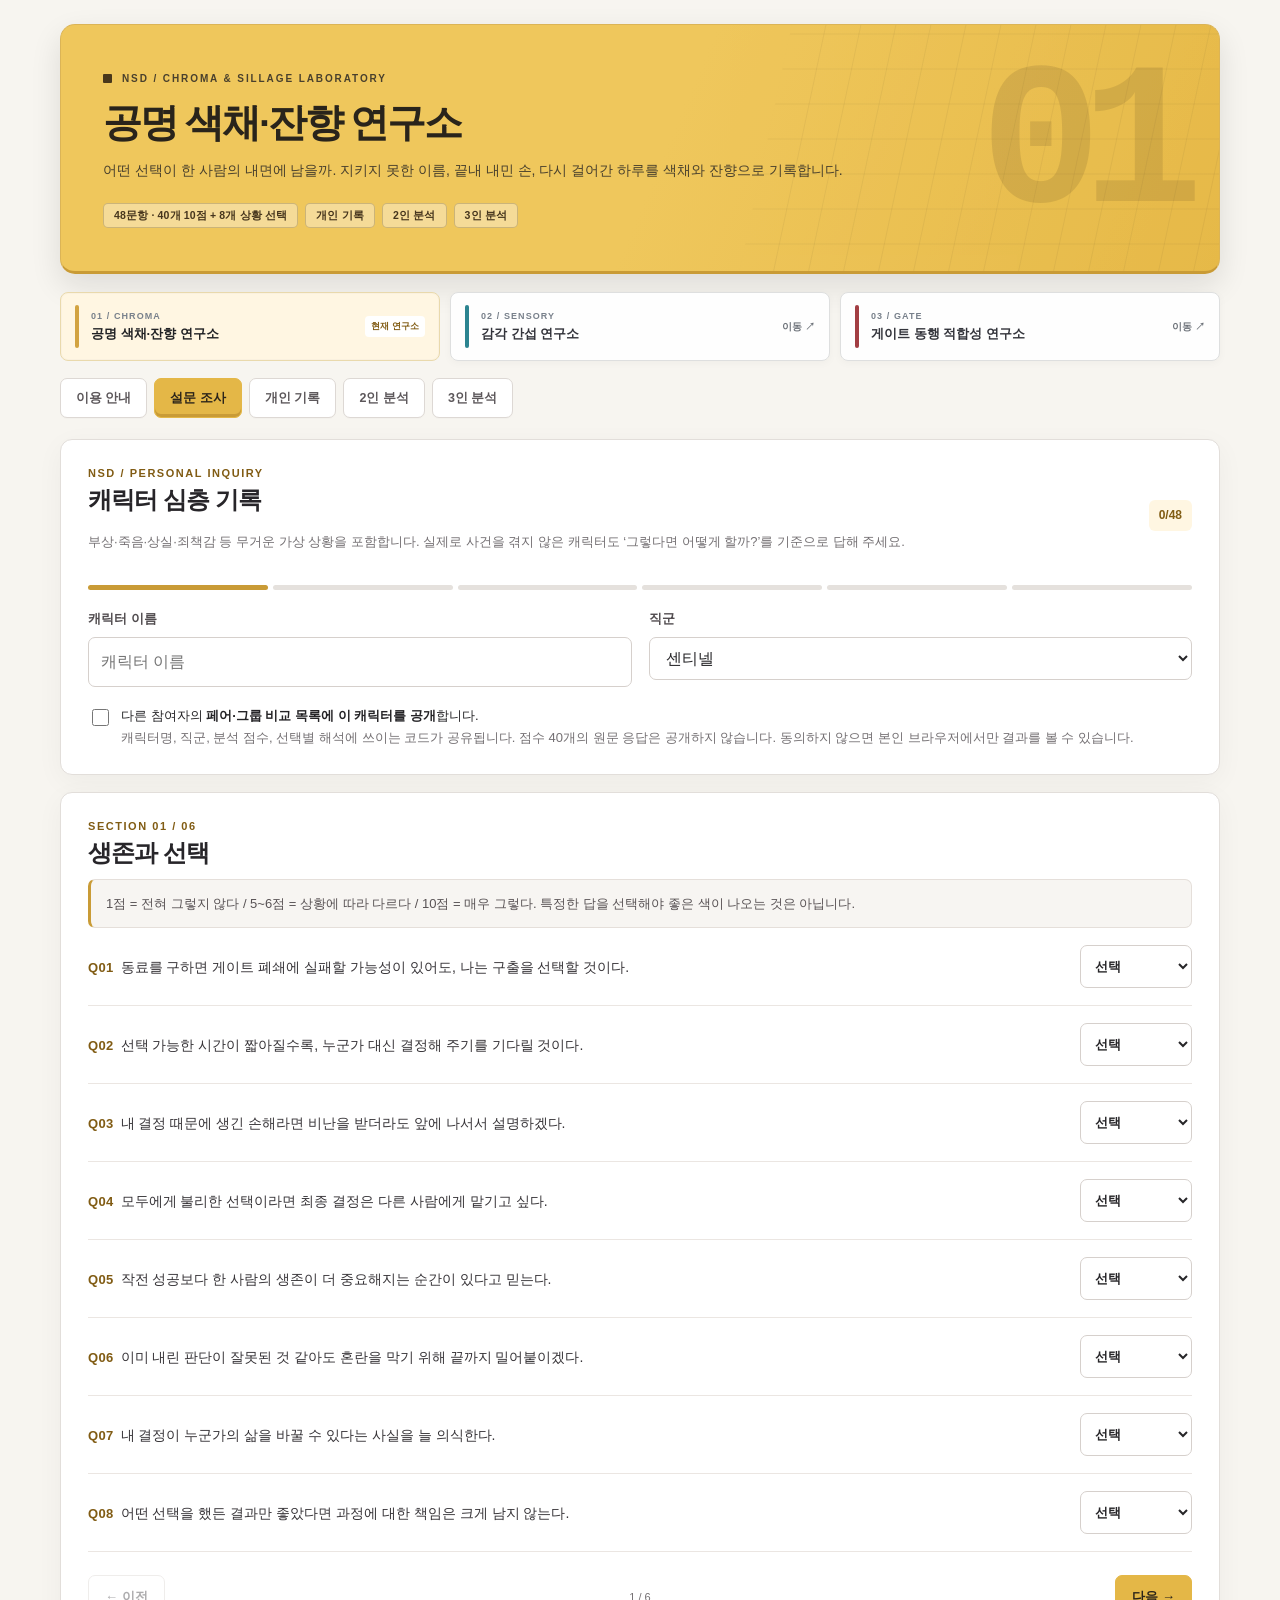
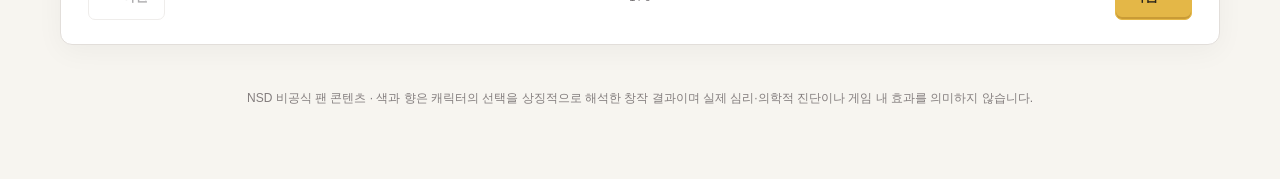
==== resonance/index.html @ b51bd586 "Final UI: load identical functional tab styling, refreshed nav labels and aligned Gate scene-card of" ====
<!doctype html>
<html lang="ko"><head><meta charset="utf-8"><meta name="viewport" content="width=device-width,initial-scale=1"><meta name="theme-color" content="#202124"><title>NSD | 공명 색채·잔향 연구소</title><link rel="stylesheet" href="style.css"><link rel="stylesheet" href="../lab-links.css?v=nsd-colorful-series-v3-20261108"><link rel="stylesheet" href="../series-theme.css?v=nsd-colorful-series-v3-20261108"><link rel="stylesheet" href="../report-layout.css?v=chroma-final-ui-layout-20261108"><link rel="stylesheet" href="../nav-unified.css?v=nsd-final-nav-card-align-20261108"></head>
<body><div class="shell"><header class="hero"><div class="overline">NSD / CHROMA &amp; SILLAGE LABORATORY</div><h1>공명 색채·잔향 연구소</h1><p>어떤 선택이 한 사람의 내면에 남을까. 지키지 못한 이름, 끝내 내민 손, 다시 걸어간 하루를 색채와 잔향으로 기록합니다.</p><div class="hero-tags"><span>48문항 · 40개 10점 + 8개 상황 선택</span><span>개인 기록</span><span>2인 분석</span><span>3인 분석</span></div></header><nav class="nsd-lab-switch" aria-label="NSD 연구소 간 이동"><span class="nsd-lab-banner nsd-lab-banner--chroma is-current" aria-current="page"><span class="nsd-lab-banner__body"><small class="nsd-lab-banner__meta">01 / CHROMA</small><strong class="nsd-lab-banner__name">공명 색채·잔향 연구소</strong></span><em class="nsd-lab-banner__action">현재 연구소</em></span><a class="nsd-lab-banner nsd-lab-banner--sensory" href="https://su9ar0319.github.io/nsd-sensory-lab/"><span class="nsd-lab-banner__body"><small class="nsd-lab-banner__meta">02 / SENSORY</small><strong class="nsd-lab-banner__name">감각 간섭 연구소</strong></span><em class="nsd-lab-banner__action">이동 ↗</em></a><a class="nsd-lab-banner nsd-lab-banner--gate" href="https://su9ar0319.github.io/nsd-sensory-lab/gate/"><span class="nsd-lab-banner__body"><small class="nsd-lab-banner__meta">03 / GATE</small><strong class="nsd-lab-banner__name">게이트 동행 적합성 연구소</strong></span><em class="nsd-lab-banner__action">이동 ↗</em></a></nav><nav class="nav" id="nav"></nav><main id="main"></main><footer class="foot">NSD 비공식 팬 콘텐츠 · 색과 향은 캐릭터의 선택을 상징적으로 해석한 창작 결과이며 실제 심리·의학적 진단이나 게임 내 효과를 의미하지 않습니다.</footer></div>
<script src="firebase-config.js"></script><script src="content.js"></script><script src="engine.js"></script><script src="app.js?v=nsd-final-nav-card-align-20261108"></script>
</body></html>
---- resonance/style.css ----
:root{--ink:#263948;--navy:#1d4055;--pale:#f7f7f3;--paper:#fffefa;--line:#dce5e4;--muted:#627783;--tint:#eaf1ec;--accent:#bc8a72;--gold:#ede0c8;--accent-blue:#517e97;--success:#34746f}
*{box-sizing:border-box}html{scroll-behavior:smooth}body{margin:0;background:var(--pale);color:var(--ink);font-family:'Pretendard','Apple SD Gothic Neo','Noto Sans KR','Malgun Gothic',sans-serif;line-height:1.65}button,input,select{font:inherit}button{cursor:pointer}button:disabled{opacity:.4;cursor:not-allowed}button:focus-visible,select:focus-visible,input:focus-visible{outline:3px solid #84b4c7;outline-offset:2px}a{color:#23627b}.shell{max-width:1140px;padding:0 22px 66px;margin:auto}.hero{margin:24px 0 14px;background:radial-gradient(circle at 89% 12%,#537e83,#264d5b 38%,#203d53 80%);color:#fff;border-radius:23px;padding:33px 42px;position:relative;overflow:hidden;box-shadow:0 14px 32px #1a32421a}.hero:before{content:"";position:absolute;right:-40px;top:-115px;width:365px;height:365px;border:1px solid #ffffff30;border-radius:50%;box-shadow:0 0 0 44px #ffffff09,0 0 0 103px #ffffff07}.overline{font-size:11px;font-weight:800;letter-spacing:.18em;text-transform:uppercase;opacity:.83}.hero h1{font-size:clamp(25px,3.4vw,38px);margin:10px 0 9px;letter-spacing:-.045em;position:relative}.hero p{margin:0;max-width:690px;color:#dfebed;font-size:14px;position:relative}.hero-tags{display:flex;flex-wrap:wrap;gap:8px;margin-top:23px;position:relative}.hero-tags span{border:1px solid #ffffff57;border-radius:100px;font-size:12px;padding:3px 11px}.nav{display:flex;flex-wrap:wrap;gap:8px;margin:18px 0 22px}.nav button{background:#fff;border:1px solid var(--line);color:#4b6676;font-weight:750;border-radius:100px;padding:9px 15px;font-size:13px}.nav button.active{background:var(--navy);border-color:var(--navy);color:#fff}.card{background:var(--paper);border:1px solid var(--line);border-radius:17px;margin-bottom:17px;padding:23px 26px;box-shadow:0 3px 15px #203e4207}.card h2{margin:0 0 8px;font-size:22px;letter-spacing:-.04em;line-height:1.4}.card h3{font-size:17px;margin:0 0 9px;letter-spacing:-.02em}.sub,.small{color:var(--muted);font-size:13px}.micro{font-size:11px;color:var(--muted)}.kicker{color:#5c8291;font-size:11px;font-weight:900;letter-spacing:.15em}.row{display:flex;gap:11px;align-items:center;flex-wrap:wrap}.row.between{justify-content:space-between}.columns{display:grid;grid-template-columns:1fr 1fr;gap:17px}.columns.three{grid-template-columns:repeat(3,1fr)}.field-label{font-size:13px;font-weight:800;color:#486475;display:block;margin-bottom:6px}.field{background:#fff;border:1px solid #cbdada;border-radius:10px;min-height:43px;padding:10px 12px;color:var(--ink);width:100%}.btn{display:inline-flex;align-items:center;justify-content:center;gap:7px;border-radius:10px;background:var(--navy);color:white;border:1px solid var(--navy);padding:10px 17px;font-weight:800;font-size:13px;white-space:nowrap}.btn.ghost{background:white;color:var(--navy)}.btn.soft{background:#e7f0ed;color:#2d5b60;border-color:#d0dfdb}.btn.warn{background:#fff;color:#9b5550;border-color:#dfc1bd}.btn.light{background:#f4f6f5;color:#45606e;border-color:#dce3e1}.pills{display:flex;flex-wrap:wrap;gap:7px}.pill{font-size:11px;color:#426877;background:#e9f1ef;border:1px solid #dbe8e2;padding:4px 10px;border-radius:100px;font-weight:800}.hint{background:#eaf2ee;padding:12px 15px;border:1px solid #d2e5da;color:#35544a;font-size:13px;border-radius:11px}.notice{background:#fff6e9;padding:12px 15px;border:1px solid #f2dfc1;color:#805b35;font-size:13px;border-radius:11px}.divider{height:1px;background:var(--line);margin:20px 0}.steps{display:grid;grid-template-columns:repeat(6,1fr);gap:5px;margin-top:18px}.step{background:#dfe8e6;height:6px;border-radius:10px}.step.active{background:#477b84}.q{padding:15px 0;border-bottom:1px solid #edf1ef;display:grid;grid-template-columns:1fr 112px;gap:12px;align-items:center}.q:last-child{border-bottom:0}.q strong{font-size:13px;color:#6f9ca8;margin-right:7px}.q span{font-size:14px}.rating{background:#fff6e8;border:1px solid #e7cc9f;border-radius:9px;padding:9px 10px;min-width:100px;font-size:13px;font-weight:800}.scenario{padding:16px 0;border-bottom:1px solid #e6edeb}.scenario:last-child{border:0}.scenario p{font-size:14px;margin:5px 0 12px}.opts{display:grid;gap:7px}.opt{display:flex;align-items:start;gap:10px;border:1px solid #dbe5e4;border-radius:10px;padding:10px 12px;font-size:13px;cursor:pointer;background:#fff}.opt:has(input:checked){background:#e8f1ed;border-color:#78a5a0;color:#1f4e4c}.opt input{margin-top:5px;accent-color:#3d7b79}.progress-number{background:#edf3f1;border-radius:99px;padding:5px 10px;font-size:12px;font-weight:800}.result{padding:31px}.report-eyebrow{letter-spacing:.18em;font-size:11px;font-weight:900;color:#62808e}.result h2{font-size:clamp(21px,3vw,30px);margin:5px 0 13px}.report-sub{font-size:13px;color:#71828a}.swatch{min-height:198px;border-radius:14px;padding:20px;display:flex;justify-content:space-between;flex-direction:column;overflow:hidden}.swatch h3{font-size:20px;margin:8px 0}.swatch small{font-size:11px;letter-spacing:.13em;font-weight:900}.swatch .hex{font-size:16px;font-weight:900;letter-spacing:.07em}.swatch.tiny{min-height:146px}.swatch.tiny h3{font-size:16px}.perfume{background:linear-gradient(137deg,#edf2ef,#f7f0e9);border-radius:14px;border:1px solid #e1e7e2;padding:19px}.perfume h3{font-size:21px;margin:5px 0 10px}.perfume p{font-size:13px;color:#4f6871}.note-line{display:grid;grid-template-columns:61px 1fr;gap:7px;padding:9px 0;border-bottom:1px solid #d9e3df;font-size:13px}.note-line:last-child{border:0}.note-line b{font-size:10px;color:#53737d;letter-spacing:.1em}.section{border-top:1px solid var(--line);padding:20px 0}.section h3{font-size:16px;color:#294f64;margin:0 0 8px}.section p{font-size:14px;margin:0 0 10px;line-height:1.95}.section p:last-child{margin:0}.metrics{display:grid;grid-template-columns:1fr 1fr;gap:8px 16px}.metric{display:grid;grid-template-columns:101px 1fr 33px;gap:9px;align-items:center;font-size:12px}.track{background:#e6eeee;height:8px;border-radius:90px;overflow:hidden}.track i{display:block;background:#648a9d;height:100%;border-radius:90px}.memory-card{background:#f5f7f5;border:1px solid #e4eae7;padding:15px;border-radius:11px;margin-top:9px}.memory-card b{display:block;font-size:13px;margin-bottom:7px;color:#345966}.memory-card p{font-size:13px;margin:0}.mini-palette{display:flex;gap:8px;flex-wrap:wrap}.palette-chip{display:flex;gap:8px;align-items:center;background:#f2f5f3;border:1px solid #e1e9e5;border-radius:9px;padding:7px 10px;font-size:11px}.palette-chip i{width:22px;height:22px;border-radius:5px;display:block}.personal-list{max-height:240px;overflow:auto;margin:12px 0}.person{display:flex;justify-content:space-between;gap:12px;align-items:center;background:#fff;border:1px solid var(--line);border-radius:10px;padding:10px 13px;margin-bottom:8px}.person strong{font-size:14px}.person .row{gap:5px}.empty{padding:30px;border:1px dashed #bdcccc;border-radius:13px;color:#748891;text-align:center}.comparison-swatches{display:grid;grid-template-columns:1fr 1fr;gap:12px}.comparison-swatches.three{grid-template-columns:repeat(3,1fr)}.blend{min-height:135px;border-radius:13px;margin-top:12px;padding:20px;display:flex;justify-content:space-between;flex-direction:column}.foot{text-align:center;color:#86949b;font-size:12px;margin-top:38px}.meta-line{margin:11px 0;color:#677b86;font-size:12px}.toast{position:fixed;bottom:24px;left:50%;transform:translateX(-50%);border-radius:12px;background:#edf4ed;color:#2b4b4b;padding:11px 17px;box-shadow:0 9px 28px #20383d3d;z-index:50;font-size:13px;max-width:90vw}.analysis-label{font-size:10px;font-weight:900;letter-spacing:.15em;color:#638592}.hero-layout{display:grid;grid-template-columns:1.1fr .9fr;gap:18px}.accent-rule{height:4px;width:70px;background:#b79a76;border-radius:10px;margin:13px 0}hr{border:0;border-top:1px solid var(--line);margin:20px 0}
@media(max-width:800px){.hero-layout,.columns.three,.metrics{grid-template-columns:1fr}.shell{padding:0 13px 50px}.hero{padding:25px 22px;margin-top:12px}.card{padding:19px}.result{padding:20px}.nav{gap:6px}.nav button{padding:8px 11px;font-size:12px}.q{grid-template-columns:1fr 82px;gap:8px}.rating{min-width:76px;padding:8px 5px}.comparison-swatches.three .swatch{min-height:105px;padding:10px}.comparison-swatches.three .swatch h3{font-size:13px}.columns{gap:10px}}
@media(max-width:480px){.columns{grid-template-columns:1fr}.comparison-swatches{grid-template-columns:repeat(2,1fr)}.comparison-swatches.three{grid-template-columns:repeat(3,1fr)}.comparison-swatches.three .hex{font-size:11px}.comparison-swatches.three .swatch small{font-size:9px}.comparison-swatches.three .swatch h3{font-size:12px}.comparison-swatches.three .swatch{min-height:112px;padding:9px}.person{align-items:start;flex-direction:column}}
@media print{body{background:#fff}.hero,.nav,.form-actions,.foot,.btn,.actions,.no-print,.card.survey{display:none!important}.shell{max-width:none;margin:0;padding:0}.card.result{border:none;box-shadow:none;padding:0;margin:0}.section{break-inside:avoid}.swatch,.blend{-webkit-print-color-adjust:exact;print-color-adjust:exact}.section p{font-size:12px}}
---- lab-links.css ----
/* NSD shared laboratory navigation — links only, no profile/data integration. */
.nsd-lab-switch{
  margin:0 0 12px;
  display:grid;
  grid-template-columns:repeat(3,minmax(0,1fr));
  gap:9px;
  font-family:inherit;
}
.nsd-lab-banner{
  --lab-color:#456b74;
  position:relative;
  display:flex;
  min-width:0;
  min-height:74px;
  align-items:center;
  gap:12px;
  padding:12px 14px;
  border:1px solid #dedfdf;
  border-radius:12px;
  background:rgba(255,255,255,.94);
  color:#28303a;
  text-decoration:none;
  box-shadow:0 2px 11px rgba(15,21,29,.035);
  transition:transform .15s ease,border-color .15s ease,box-shadow .15s ease;
}
.nsd-lab-banner::before{
  content:"";
  flex:0 0 4px;
  align-self:stretch;
  min-height:37px;
  border-radius:4px;
  background:var(--lab-color);
}
.nsd-lab-banner--chroma{--lab-color:#D2A341}
.nsd-lab-banner--sensory{--lab-color:#2C8490}
.nsd-lab-banner--gate{--lab-color:#a23e43}
.nsd-lab-banner__body{
  display:flex;
  min-width:0;
  flex:1;
  flex-direction:column;
  justify-content:center;
  gap:3px;
}
.nsd-lab-banner__meta{
  font-size:9px;
  letter-spacing:.12em;
  line-height:1.35;
  color:#78808b;
  font-weight:800;
}
.nsd-lab-banner__name{
  display:block;
  font-size:13px;
  line-height:1.45;
  color:#33343b;
  font-weight:850;
  white-space:normal;
  word-break:keep-all;
}
.nsd-lab-banner__action{
  flex:0 0 auto;
  align-self:center;
  font-size:10px;
  font-style:normal;
  font-weight:750;
  color:#6e737a;
  white-space:nowrap;
}
a.nsd-lab-banner:hover{
  border-color:var(--lab-color);
  box-shadow:0 5px 17px rgba(15,21,29,.09);
  transform:translateY(-2px);
  color:#28303a;
  text-decoration:none;
}
a.nsd-lab-banner:focus-visible{
  outline:3px solid var(--lab-color);
  outline-offset:3px;
}
.nsd-lab-banner.is-current{
  border-color:#bfc5c9;
  background:#f0f1f1;
  box-shadow:inset 0 0 0 1px rgba(35,40,45,.02);
  cursor:default;
}
.nsd-lab-banner.is-current .nsd-lab-banner__name{color:#202124}
.nsd-lab-banner.is-current .nsd-lab-banner__action{
  border-radius:4px;
  padding:3px 6px;
  font-size:9px;
  background:#e4e6e7;
  color:#5a6064;
}
@media(max-width:740px){
  .nsd-lab-switch{
    display:flex;
    gap:8px;
    overflow-x:auto;
    padding:0 1px 9px;
    scroll-snap-type:x proximity;
    -webkit-overflow-scrolling:touch;
  }
  .nsd-lab-banner{
    flex:0 0 min(78vw,270px);
    scroll-snap-align:start;
    min-height:69px;
  }
}
@media(prefers-reduced-motion:reduce){
  .nsd-lab-banner{transition:none}
}
@media print{
  .nsd-lab-switch{display:none!important}
}


/* The laboratory switch has fixed, shared geometry across all three sites. */
.nsd-lab-switch{width:100%;grid-template-columns:repeat(3,minmax(0,1fr));gap:10px;margin-bottom:12px}
.nsd-lab-banner{min-height:72px;box-sizing:border-box}
.nsd-lab-banner--chroma{--lab-color:#D2A341}
.nsd-lab-banner--sensory{--lab-color:#2C8490}
.nsd-lab-banner--gate{--lab-color:#A23E43}
.nsd-lab-banner.is-current{background:color-mix(in srgb,var(--lab-color) 7%,#fff);border-color:color-mix(in srgb,var(--lab-color) 45%,#DDD)}
@supports not (background:color-mix(in srgb,red 10%,white)){.nsd-lab-banner.is-current{background:#F4F3F0}}
@media(max-width:740px){.nsd-lab-switch{display:flex;gap:8px}.nsd-lab-banner{min-height:70px}}
---- series-theme.css ----
/* NSD RESEARCH SERIES / MID-UNIFIED DESIGN V1
 * Shared direction: charcoal & warm-white structural design from Gate Lab.
 * Preserved: questionnaire behavior, roleplay data, dynamic result swatches.
 */
:root{
 --ink:#242326;
 --navy:#202124;
 --pale:#F5F3F0;
 --paper:#FFFFFF;
 --line:#E2DEDA;
 --muted:#6D696C;
 --tint:#F7F6F4;
 --accent:#4E6A86;
 --accent-blue:#4E6A86;
 --success:#447E6B;
 --lab-accent:#4E6A86;
 --lab-dark:#405A74;
 --lab-wash:#EDF1F5;
 --lab-softline:#D5E0E9;
 --lab-shadow:0 7px 28px rgba(24,24,26,.045);
}
html{color-scheme:light}
body{background:#F5F3F0;color:#242326;line-height:1.75}
a{color:var(--lab-dark);text-underline-offset:3px}
a:hover{text-decoration-color:var(--lab-accent)}
button:focus-visible,select:focus-visible,input:focus-visible,textarea:focus-visible,a:focus-visible,[tabindex]:focus-visible{outline:3px solid var(--lab-accent);outline-offset:3px}
::selection{background:var(--lab-wash);color:#252427}
.shell{max-width:1160px}
.hero{
 background:linear-gradient(116deg,#19191B 0%,#242427 63%,#303136 100%);
 border:1px solid #3D3B3D;border-bottom:3px solid var(--lab-accent);
 border-radius:15px;padding:42px 44px 38px;
 margin-top:24px;margin-bottom:18px;
 box-shadow:0 14px 38px rgba(24,22,26,.13);
 isolation:isolate;
}
.hero::before{
 content:"";position:absolute;z-index:0;
 width:510px;height:360px;right:-36px;top:-62px;
 border:0;border-radius:0;box-shadow:none;
 background:repeating-linear-gradient(0deg,transparent 0 31px,rgba(255,255,255,.048) 32px,transparent 33px),repeating-linear-gradient(90deg,transparent 0 31px,rgba(255,255,255,.048) 32px,transparent 33px);
 transform:skewX(-11deg);pointer-events:none;
}
.hero::after{
 content:"01";position:absolute;z-index:0;pointer-events:none;
 right:38px;top:10px;font-size:clamp(106px,17vw,212px);line-height:1;
 font-family:ui-monospace,SFMono-Regular,Consolas,monospace;
 font-weight:900;letter-spacing:-.10em;color:rgba(255,255,255,.09);
}
.hero > .overline,.hero > h1,.hero > p,.hero > .hero-tags{position:relative;z-index:1}
.overline{display:inline-flex;align-items:center;gap:10px;font-size:10px;font-weight:850;letter-spacing:.20em;color:#DAD7D6;opacity:1}
.overline::before{content:"";height:9px;width:9px;border-radius:1px;background:var(--lab-accent);flex:0 0 9px}
.hero h1{font-size:clamp(25px,3.4vw,39px);color:#FFFCFA;font-weight:850;letter-spacing:-.055em;line-height:1.29;margin:12px 0 11px;max-width:760px}
.hero p{max-width:675px;color:#D6D0CD;font-size:14px;line-height:1.9}
.hero-tags{gap:7px;margin-top:22px;max-width:850px}
.hero-tags span{
 background:rgba(255,255,255,.046);color:#DFDCDA;
 border:1px solid rgba(255,255,255,.19);
 padding:5px 10px;border-radius:5px;
 font-size:10.5px;font-weight:700;letter-spacing:.015em
}
.hero-tags span:first-child{border-color:rgba(141,174,210,.49);color:#D6E5F4;background:rgba(78,106,134,.22)}
/* The 3 compact lab-link cards live directly below the hero. */
.nsd-lab-switch{margin:0 0 11px}
.nsd-lab-banner{border-radius:8px;min-height:69px;box-shadow:0 2px 8px rgba(25,25,25,.035)}
.nsd-lab-banner.is-current{border-color:var(--lab-softline);background:var(--lab-wash)}
.nsd-lab-banner.is-current .nsd-lab-banner__action{background:#FFFFFF;color:var(--lab-dark)}
/* Section navigation matches Gate Lab's squared-off tabs. */
.nav{gap:7px;margin:17px 0 21px}
.nav button{
 background:#FFFFFF;border:1px solid #DDD8D4;
 border-radius:7px;color:#5C575A;
 padding:10px 15px;font-size:12.5px;
 font-weight:760;box-shadow:0 1px 1px rgba(0,0,0,.02);
 transition:background .14s,border-color .14s,color .14s;
}
.nav button:hover{border-color:#B5AEAA;background:#FAF8F7;color:#2F2D30}
.nav button.active{
 background:#202124;border-color:#202124;color:#FFF;
 box-shadow:inset 0 -3px 0 var(--lab-accent)
}
/* White documents with clear separators, less gradient/card noise. */
.card{background:#FFFFFF;border:1px solid #E2DEDA;border-radius:12px;margin-bottom:17px;padding:24px 27px;box-shadow:var(--lab-shadow)}
.card h2{color:#272529;font-size:clamp(19px,2.5vw,24px);line-height:1.45;letter-spacing:-.04em}
.card h3{color:#343135;line-height:1.5}
.sub,.small,.micro{color:#747073}
.kicker,.report-eyebrow,.analysis-label{color:var(--lab-dark);font-weight:900;letter-spacing:.14em}
.field-label{color:#524D50}
.field,.rating{
 background:#FFFFFF;color:#272629;border:1px solid #D6D0CC;
 border-radius:7px;min-height:43px;
}
.field:hover,.rating:hover{border-color:#ADA5A0}
.btn{
 background:#202124;color:#FFF;border:1px solid #202124;border-radius:7px;
 box-shadow:inset 0 -2px 0 var(--lab-accent);
 padding:10px 16px;font-weight:800;
 transition:background .14s,border-color .14s,transform .14s;
}
.btn:hover:not(:disabled){background:#333337;border-color:#333337}
.btn:active:not(:disabled){transform:translateY(1px)}
.btn.ghost{
 background:#FFF;color:#343236;border-color:#D9D3CF;
 box-shadow:none
}
.btn.ghost:hover:not(:disabled){background:#F8F6F4}
.btn.soft,.btn.light{
 background:#F6F4F1;color:#444044;border-color:#DEDAD6;
 box-shadow:none
}
.btn.soft:hover:not(:disabled),.btn.light:hover:not(:disabled){background:#EDEAE7}
.btn.warn{background:#FFF9F8;color:#8C3F44;border-color:#E5CECA;box-shadow:none}
.btn.warn:hover:not(:disabled){background:#FAEEEE}
.pill{border-radius:6px;background:var(--lab-wash);border:1px solid var(--lab-softline);color:var(--lab-dark);padding:4px 9px}
.hint{
 background:#F7F5F2;color:#585254;border:1px solid #E5DFDA;
 border-left:3px solid var(--lab-accent);
 border-radius:7px;line-height:1.8
}
.notice{background:#FBF5EB;color:#70583E;border-color:#E8DAC3;border-radius:7px}
.progress-number{border-radius:6px;background:var(--lab-wash);color:var(--lab-dark)}
.step{background:#E5E1DD;height:5px}
.step.active{background:var(--lab-accent)}
/* Questionnaire */
.q{padding:17px 0;border-bottom:1px solid #EBE6E2;gap:16px}
.q strong{color:var(--lab-dark);font-weight:900;letter-spacing:.025em}
.q span{color:#373438;line-height:1.85}
.rating{padding:10px 10px;min-width:100px;font-weight:800}
.scenario{border-color:#E8E3DF;padding:20px 0}
.scenario p{color:#524E50;line-height:1.85}
.opts{gap:8px}
.opt{
 background:#FFFEFD;border:1px solid #DED8D4;
 border-radius:8px;padding:13px 15px;color:#464246;
 line-height:1.75;transition:background .14s,border-color .14s;
}
.opt:hover{background:#FAF7F5}
.opt:has(input:checked){
 background:var(--lab-wash);border-color:var(--lab-accent);
 box-shadow:inset 3px 0 0 var(--lab-accent);color:#302C30
}
.opt input{accent-color:var(--lab-accent);width:15px;height:15px;margin-top:5px}
/* Records & report readability */
.result{padding:30px}
.result h2{color:#29272A;letter-spacing:-.045em}
.report-sub,.meta-line{color:#777173}
.section{border-color:#E6E1DD;padding:23px 0}
.section h3{font-size:18px;color:#302D30;letter-spacing:-.025em}
.section p{color:#474145;font-size:14px;line-height:2.03}
.memory-card,.person,.perfume,.palette-chip{
 background:#FAF9F7;border:1px solid #E5E0DC;border-radius:8px
}
.memory-card{padding:17px 19px}
.memory-card b,.note-line b{color:var(--lab-dark)}
.memory-card p{line-height:1.9;color:#514C50}
.perfume{padding:21px 22px}
.perfume h3{color:#363235}
.perfume p{color:#625D60;line-height:1.95}
.note-line{border-color:#E7E2DE}
.person{padding:12px 14px}
.person:hover{border-color:#C5BCB6}
.empty{background:#FBFAF9;border-color:#CAC4C0;color:#777173;border-radius:8px}
.track{height:6px;background:#E7E2DF}
.track i{background:var(--lab-accent)}
.metric{color:#4B4549}
.foot{color:#837D7D;margin-top:43px}
.toast{background:#202124;color:#FFF;border:1px solid #494344;border-radius:8px;box-shadow:0 8px 25px rgba(0,0,0,.17)}
.accent-rule{background:var(--lab-accent)}
/* Color swatch values / user output must remain untouched. */
.swatch,.swatch.tiny,.blend{border-radius:9px}
/* Section stacking and responsive states */
@media(max-width:800px){
 .hero{padding:30px 23px 27px;margin-top:12px;border-radius:11px}
 .hero::after{font-size:125px;right:20px;top:40px}
 .hero::before{right:-205px;opacity:.55}
 .card{padding:20px}
 .result{padding:21px}
 .nav{gap:6px}
 .nav button{padding:9px 12px;font-size:12px}
}
@media(max-width:530px){
 .hero h1{font-size:27px}
 .hero p{font-size:13px}
 .hero-tags span{font-size:10px}
 .q{grid-template-columns:minmax(0,1fr) 88px;gap:9px}
 .rating{min-width:82px;padding:9px 6px}
 .opt{padding:11px 12px}
 .card{padding:18px 17px}
 .result{padding:19px 16px}
 .section p{line-height:1.95}
}
@media(prefers-reduced-motion:reduce){
 .nav button,.btn,.opt{transition:none}
}
@media print{
 body{background:white}
 .hero,.nav,.nsd-lab-switch,.foot{display:none!important}
 .card.result{border:0;box-shadow:none;padding:0}
 .swatch,.blend{-webkit-print-color-adjust:exact;print-color-adjust:exact}
}


/* CHROMA LAB: dynamic swatch color is the interpretation; do not recolor it. */
.swatch,.blend{
 box-shadow:inset 0 0 0 1px rgba(20,18,21,.06);
 border-radius:9px
}
.swatch h3{letter-spacing:-.035em}
.palette-chip{background:#FAF9F7;border-radius:7px}
.palette-chip i{border-radius:3px}
.perfume{
 background:#F8F7F5;
 border:1px solid #E4DFDB;
 border-left:3px solid var(--lab-accent)
}
.perfume h3{color:#302F33}
.perfume p{color:#625D60}
.note-line b{color:var(--lab-dark)}
.solo-chapter{border-color:var(--lab-softline)}
/* Keep multi-card palette comparisons close to the original but less rounded. */
.comparison-swatches{gap:11px}


/* NSD RESEARCH SERIES V2 — color-coded, dimension-locked sibling laboratories.
 * Gate remains charcoal/red; Chroma is yellow, Sensory is teal-blue.
 * All three use an equal 1210px shell and 250px desktop hero minimum.
 */
:root{
 --lab-accent:#C99B36;
 --lab-dark:#815C14;
 --lab-wash:#FFF6E2;
 --lab-softline:#E9D9AC;
 --accent:#C99B36;
 --accent-blue:#C99B36;
 --pale:#F7F5F0;
}
body{background:#F7F5F0}
.shell{width:100%;max-width:1210px;padding:24px 25px 70px;margin:0 auto}
.hero{
 min-height:250px;
 margin:0 0 18px;
 padding:35px 42px 32px;
 display:flex;
 flex-direction:column;
 align-items:flex-start;
 justify-content:center;
 width:100%;
 border-radius:15px;
 border:1px solid #DBB456;
 border-bottom:3px solid #C99B36;
 background:linear-gradient(113deg,#EFC75C 0%,#EFC75C 52%,#E6B948 100%);
 box-shadow:0 12px 31px rgba(16,18,20,.11);
 position:relative;
 isolation:isolate;
 overflow:hidden;
 color:#29241B;
}
.hero::before{
 content:"";position:absolute;z-index:0;pointer-events:none;
 top:-82px;right:-36px;width:485px;height:370px;
 background:repeating-linear-gradient(0deg,transparent 0 33px,rgba(43,36,26,.08) 34px,transparent 35px),repeating-linear-gradient(90deg,transparent 0 33px,rgba(43,36,26,.08) 34px,transparent 35px);
 border:0;border-radius:0;box-shadow:none;transform:skewX(-12deg);opacity:.74;
}
.hero::after{
 color:rgba(54,42,21,.12);top:21px;right:36px;
 font-size:clamp(105px,16.5vw,203px);line-height:1;
}
.hero > .overline,.hero > h1,.hero > p,.hero > .hero-tags{position:relative;z-index:1}
.hero .overline{
 color:#49402D;font-size:10px;font-weight:900;letter-spacing:.19em;
 line-height:1.5;opacity:1
}
.hero .overline::before{background:#49381B}
.hero h1{
 color:#29241B;font-size:clamp(27px,3.4vw,39px);
 line-height:1.3;letter-spacing:-.055em;
 margin:12px 0 10px;max-width:850px;
}
.hero p{
 color:#49402D;font-size:14px;line-height:1.75;
 margin:0;max-width:760px;
}
.hero-tags{
 display:flex;flex-wrap:wrap;gap:7px;
 margin-top:20px;max-width:960px;width:auto;
}
.hero-tags span{
 border-radius:5px;padding:4px 10px;
 font-size:10.5px;line-height:1.5;
 background:rgba(255,255,255,.37);border:1px solid rgba(64,47,22,.23);color:#46351D;
}
.hero-tags span:first-child{
 background:rgba(255,255,255,.37);border-color:rgba(64,47,22,.23);color:#46351D;
}
/* Consistent cross-lab tabs. The active operation retains the lab's accent. */
.nav button.active{
 background:#E4B747;border-color:#E4B747;
 color:#2B241A;box-shadow:inset 0 -3px 0 #C99B36
}
.btn:not(.ghost):not(.soft):not(.light):not(.warn){
 background:#E4B747;border-color:#E4B747;color:#2B241A;
 box-shadow:inset 0 -2px 0 #C99B36
}
.btn:not(.ghost):not(.soft):not(.light):not(.warn):hover:not(:disabled){
 background:#ECCA73;border-color:#ECCA73
}
.nsd-lab-banner.is-current{
 background:#FFF6E2;border-color:#E9D9AC
}
.nsd-lab-banner.is-current .nsd-lab-banner__action{color:#815C14}
/* Align width/height across Chroma, Sensory and Gate, while not truncating on mobile. */
@media(max-width:800px){
 .shell{max-width:1210px;padding:14px 14px 60px}
 .hero{min-height:248px;padding:30px 23px 27px;border-radius:12px;margin:0 0 15px}
 .hero h1{font-size:clamp(26px,5.3vw,36px)}
 .hero p{font-size:13px}
 .hero::after{right:17px;top:42px;font-size:115px}
}
@media(max-width:490px){
 .hero{min-height:258px;padding:27px 20px 24px}
 .hero .overline{font-size:9px;letter-spacing:.11em}
 .hero h1{font-size:27px}
 .hero-tags{margin-top:17px;gap:5px}
 .hero-tags span{font-size:9.5px;padding:3px 8px}
}
@media print{.hero{display:none!important}}
---- report-layout.css ----
/* NSD Chroma / final report-only card balance. No color/score logic changes. */
.card.result .chroma-choice-grid{
 display:grid;
 grid-template-columns:repeat(3,minmax(0,1fr));
 gap:12px;
 align-items:stretch;
 margin-top:13px;
}
.card.result .chroma-choice-grid > .memory-card{
 margin:0;
 min-width:0;
 height:100%;
 overflow-wrap:anywhere;
 word-break:keep-all;
}
.card.result .chroma-choice-grid > .memory-card p{
 line-height:1.92;
}
@media(max-width:940px){
 .card.result .chroma-choice-grid{
  grid-template-columns:repeat(2,minmax(0,1fr));
 }
}
@media(max-width:620px){
 .card.result .chroma-choice-grid{
  grid-template-columns:minmax(0,1fr);
 }
}
@media print{
 .card.result .chroma-choice-grid > .memory-card{
  break-inside:avoid;
  page-break-inside:avoid;
 }
}
---- nav-unified.css ----
/* NSD unified functional navigation / release polish.
   Identical sizing for Chroma, Sensory and Gate; each lab retains
   its own active colors, typography hierarchy, and report styling. */
.nav,.site-nav{
 display:flex;
 align-items:stretch;
 flex-wrap:wrap;
 gap:7px;
 margin:17px 0 21px;
}
.nav button,.site-nav button{
 display:inline-flex;
 align-items:center;
 justify-content:center;
 box-sizing:border-box;
 min-height:40px;
 padding:9px 15px;
 border-radius:7px;
 font-size:12.5px;
 font-weight:760;
 line-height:1.35;
 text-align:center;
 white-space:nowrap;
}
@media(max-width:660px){
 .nav,.site-nav{gap:6px}
 .nav button,.site-nav button{
  min-height:38px;
  padding:8px 12px;
  font-size:12px;
 }
}
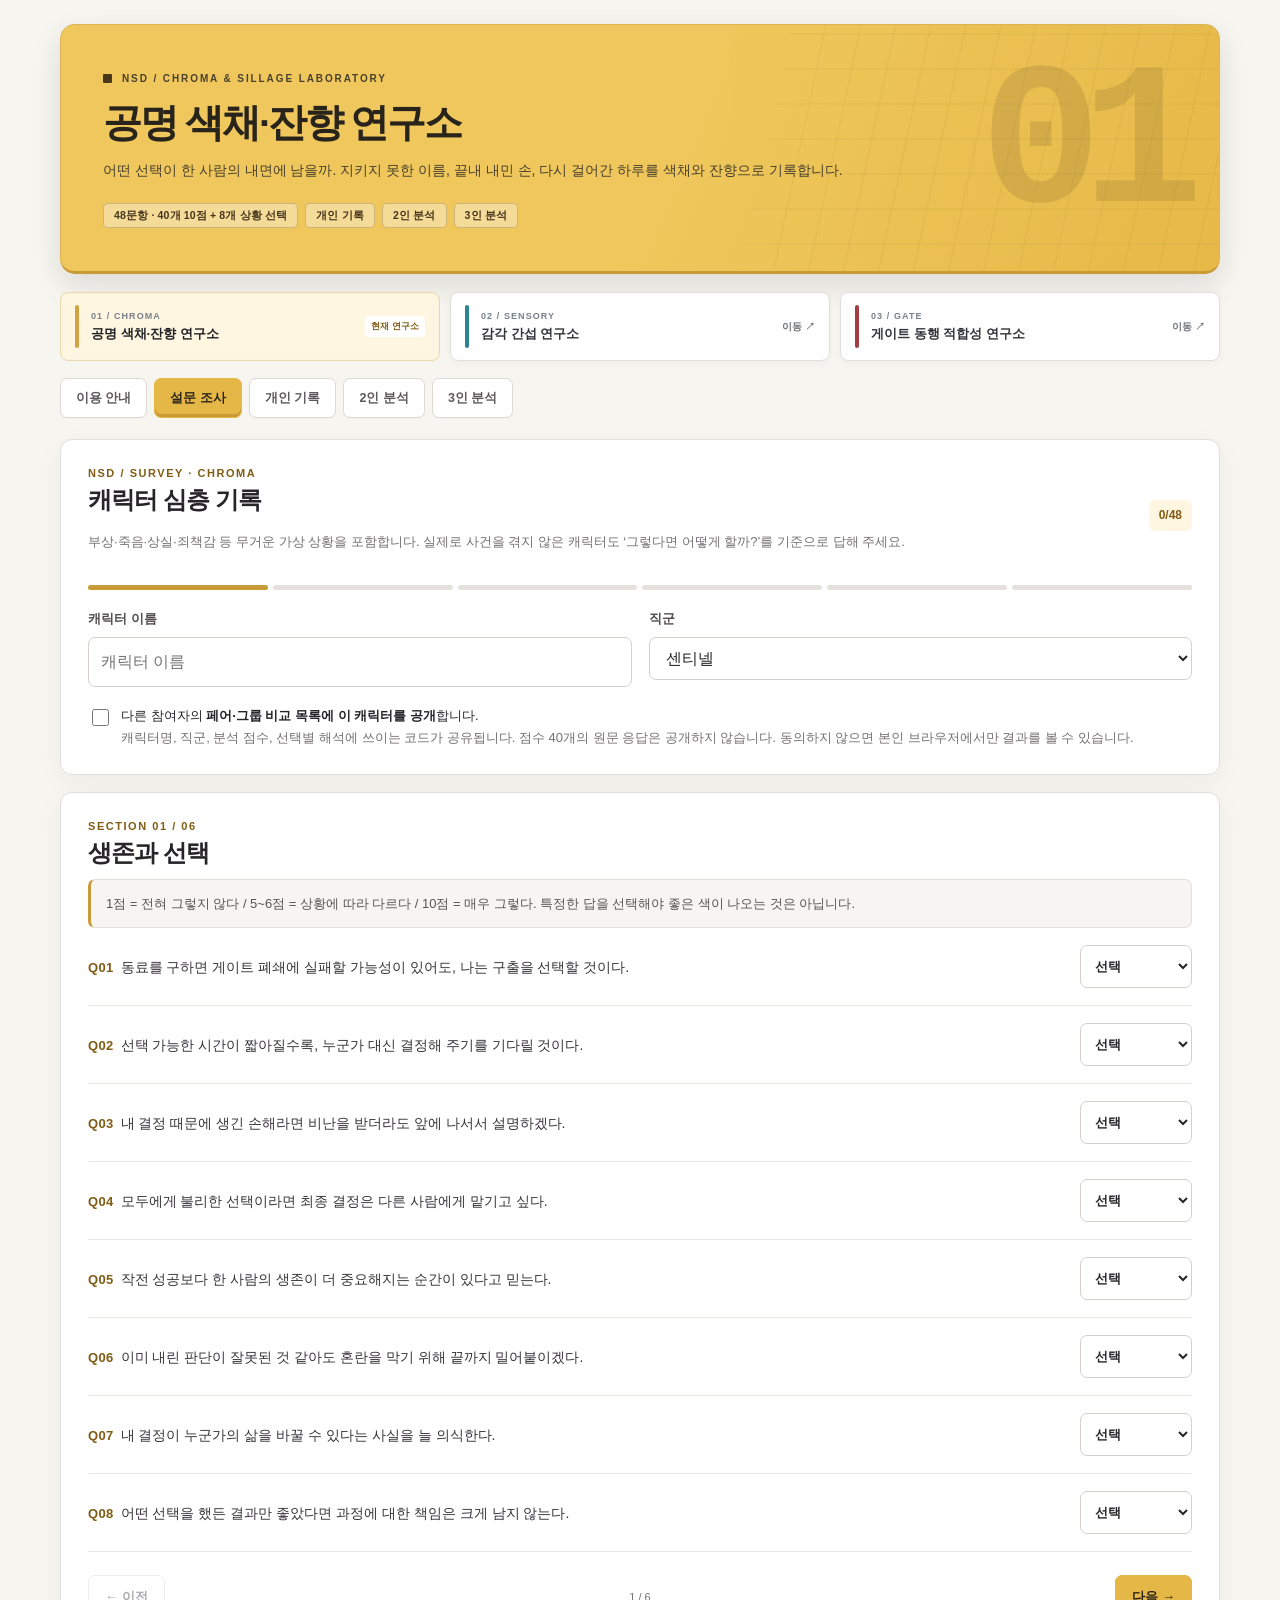
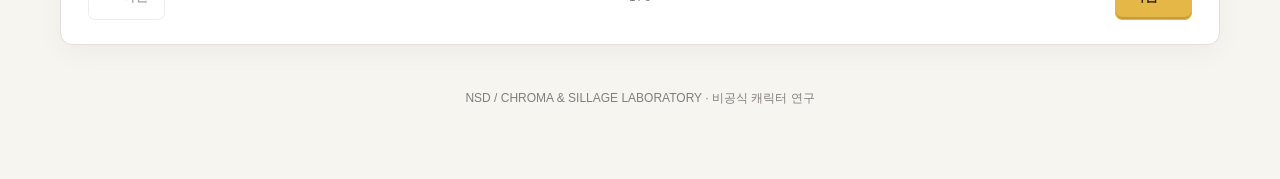
==== commit 3dd995ef: "Unify NSD laboratory footer format and use each laboratory's established accent for browser chrome" ====
--- a/resonance/index.html
+++ b/resonance/index.html
@@ -1,5 +1,5 @@
 <!doctype html>
-<html lang="ko"><head><meta charset="utf-8"><meta name="viewport" content="width=device-width,initial-scale=1"><meta name="theme-color" content="#202124"><title>NSD | 공명 색채·잔향 연구소</title><link rel="stylesheet" href="style.css"><link rel="stylesheet" href="../lab-links.css?v=nsd-colorful-series-v3-20261108"><link rel="stylesheet" href="../series-theme.css?v=nsd-colorful-series-v3-20261108"><link rel="stylesheet" href="../report-layout.css?v=chroma-final-ui-layout-20261108"><link rel="stylesheet" href="../nav-unified.css?v=nsd-final-nav-card-align-20261108"></head>
-<body><div class="shell"><header class="hero"><div class="overline">NSD / CHROMA &amp; SILLAGE LABORATORY</div><h1>공명 색채·잔향 연구소</h1><p>어떤 선택이 한 사람의 내면에 남을까. 지키지 못한 이름, 끝내 내민 손, 다시 걸어간 하루를 색채와 잔향으로 기록합니다.</p><div class="hero-tags"><span>48문항 · 40개 10점 + 8개 상황 선택</span><span>개인 기록</span><span>2인 분석</span><span>3인 분석</span></div></header><nav class="nsd-lab-switch" aria-label="NSD 연구소 간 이동"><span class="nsd-lab-banner nsd-lab-banner--chroma is-current" aria-current="page"><span class="nsd-lab-banner__body"><small class="nsd-lab-banner__meta">01 / CHROMA</small><strong class="nsd-lab-banner__name">공명 색채·잔향 연구소</strong></span><em class="nsd-lab-banner__action">현재 연구소</em></span><a class="nsd-lab-banner nsd-lab-banner--sensory" href="https://su9ar0319.github.io/nsd-sensory-lab/"><span class="nsd-lab-banner__body"><small class="nsd-lab-banner__meta">02 / SENSORY</small><strong class="nsd-lab-banner__name">감각 간섭 연구소</strong></span><em class="nsd-lab-banner__action">이동 ↗</em></a><a class="nsd-lab-banner nsd-lab-banner--gate" href="https://su9ar0319.github.io/nsd-sensory-lab/gate/"><span class="nsd-lab-banner__body"><small class="nsd-lab-banner__meta">03 / GATE</small><strong class="nsd-lab-banner__name">게이트 동행 적합성 연구소</strong></span><em class="nsd-lab-banner__action">이동 ↗</em></a></nav><nav class="nav" id="nav"></nav><main id="main"></main><footer class="foot">NSD 비공식 팬 콘텐츠 · 색과 향은 캐릭터의 선택을 상징적으로 해석한 창작 결과이며 실제 심리·의학적 진단이나 게임 내 효과를 의미하지 않습니다.</footer></div>
+<html lang="ko"><head><meta charset="utf-8"><meta name="viewport" content="width=device-width,initial-scale=1"><meta name="theme-color" content="#E4B747"><title>NSD | 공명 색채·잔향 연구소</title><link rel="stylesheet" href="style.css"><link rel="stylesheet" href="../lab-links.css?v=nsd-colorful-series-v3-20261108"><link rel="stylesheet" href="../series-theme.css?v=nsd-colorful-series-v3-20261108"><link rel="stylesheet" href="../report-layout.css?v=chroma-final-ui-layout-20261108"><link rel="stylesheet" href="../nav-unified.css?v=nsd-final-nav-card-align-20261108"></head>
+<body><div class="shell"><header class="hero"><div class="overline">NSD / CHROMA &amp; SILLAGE LABORATORY</div><h1>공명 색채·잔향 연구소</h1><p>어떤 선택이 한 사람의 내면에 남을까. 지키지 못한 이름, 끝내 내민 손, 다시 걸어간 하루를 색채와 잔향으로 기록합니다.</p><div class="hero-tags"><span>48문항 · 40개 10점 + 8개 상황 선택</span><span>개인 기록</span><span>2인 분석</span><span>3인 분석</span></div></header><nav class="nsd-lab-switch" aria-label="NSD 연구소 간 이동"><span class="nsd-lab-banner nsd-lab-banner--chroma is-current" aria-current="page"><span class="nsd-lab-banner__body"><small class="nsd-lab-banner__meta">01 / CHROMA</small><strong class="nsd-lab-banner__name">공명 색채·잔향 연구소</strong></span><em class="nsd-lab-banner__action">현재 연구소</em></span><a class="nsd-lab-banner nsd-lab-banner--sensory" href="https://su9ar0319.github.io/nsd-sensory-lab/"><span class="nsd-lab-banner__body"><small class="nsd-lab-banner__meta">02 / SENSORY</small><strong class="nsd-lab-banner__name">감각 간섭 연구소</strong></span><em class="nsd-lab-banner__action">이동 ↗</em></a><a class="nsd-lab-banner nsd-lab-banner--gate" href="https://su9ar0319.github.io/nsd-sensory-lab/gate/"><span class="nsd-lab-banner__body"><small class="nsd-lab-banner__meta">03 / GATE</small><strong class="nsd-lab-banner__name">게이트 동행 적합성 연구소</strong></span><em class="nsd-lab-banner__action">이동 ↗</em></a></nav><nav class="nav" id="nav"></nav><main id="main"></main><footer class="foot">NSD / CHROMA &amp; SILLAGE LABORATORY · 비공식 캐릭터 연구</footer></div>
 <script src="firebase-config.js"></script><script src="content.js"></script><script src="engine.js"></script><script src="app.js?v=nsd-final-nav-card-align-20261108"></script>
 </body></html>
